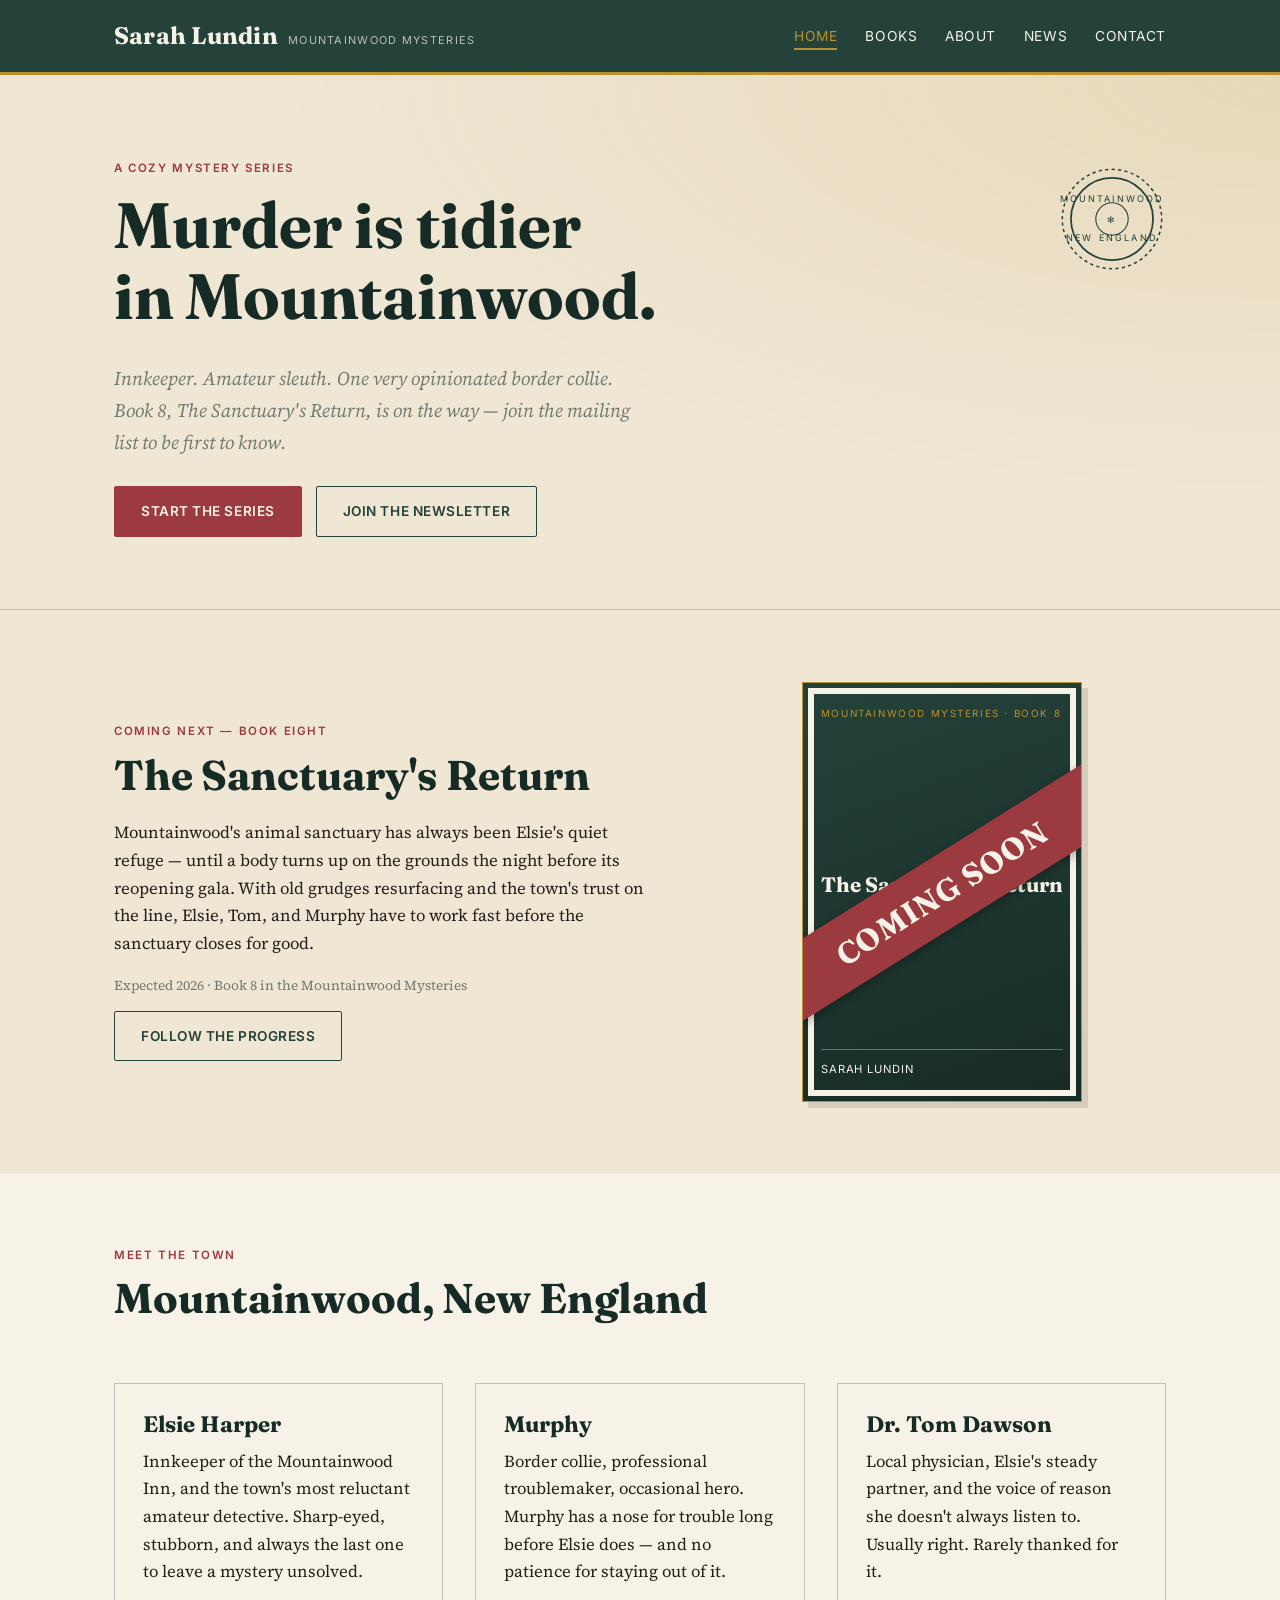
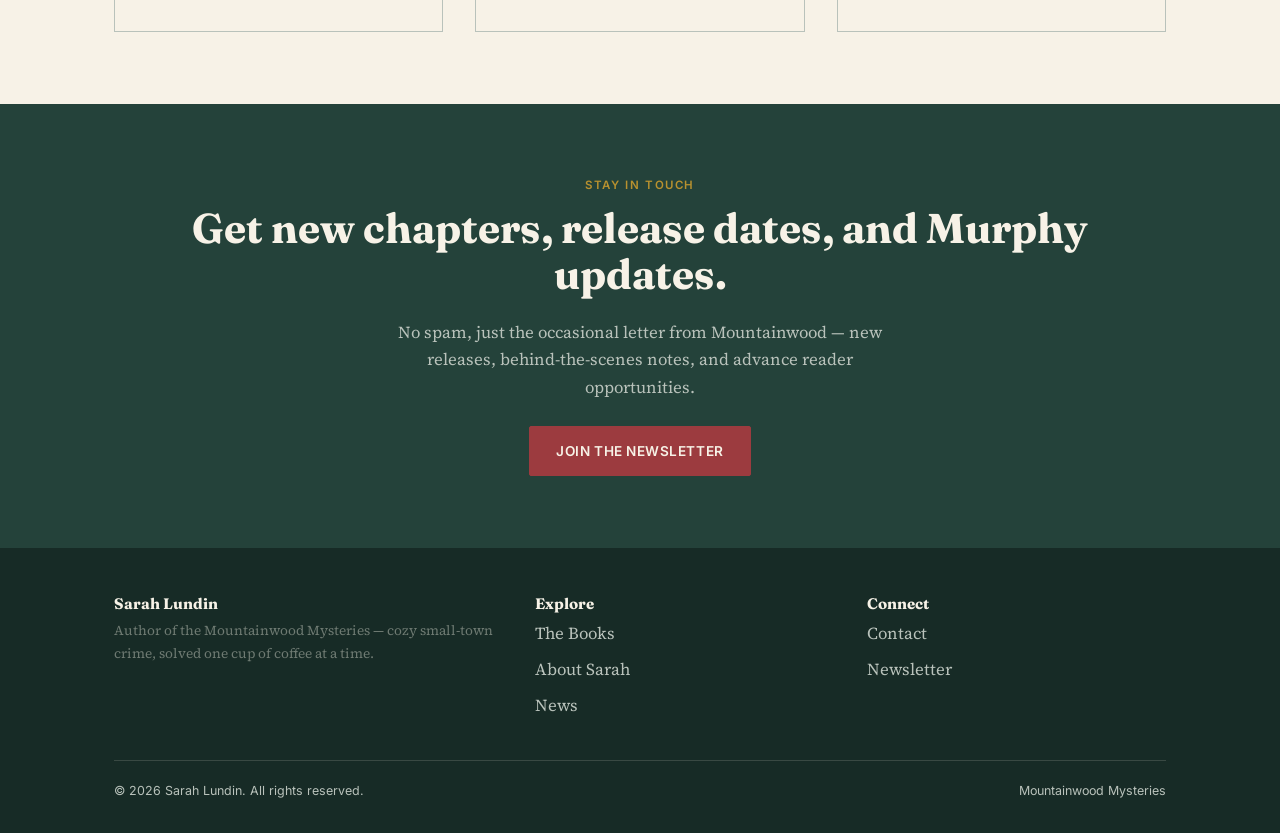
==== index.html @ 5e6ff169 "Add files via upload" ====
<!DOCTYPE html>
<html lang="en">
<head>
<meta charset="UTF-8">
<meta name="viewport" content="width=device-width, initial-scale=1.0">
<title>Sarah Lundin — Mountainwood Mysteries</title>
<meta name="description" content="Sarah Lundin writes the Mountainwood Mysteries, a cozy mystery series set in a small New England inn town, following innkeeper Elsie Harper, her border collie Murphy, and Dr. Tom Dawson.">
<link rel="stylesheet" href="styles.css">
</head>
<body>

<!-- ============ HEADER (same on every page — copy/paste to edit nav on all pages) ============ -->
<header class="site-header">
  <div class="container">
    <a href="index.html" class="brand">
      <span class="brand-name">Sarah Lundin</span>
      <span class="brand-tag">Mountainwood Mysteries</span>
    </a>
    <nav class="main-nav">
      <ul>
        <li><a href="index.html" class="active">Home</a></li>
        <li><a href="books.html">Books</a></li>
        <li><a href="about.html">About</a></li>
        <li><a href="news.html">News</a></li>
        <li><a href="contact.html">Contact</a></li>
      </ul>
    </nav>
  </div>
</header>

<!-- ============ HERO — EDIT the headline, lede, and buttons below ============ -->
<section class="hero">
  <div class="container">
    <div class="hero-copy">
      <p class="eyebrow">A Cozy Mystery Series</p>
      <h1>Murder is tidier<br>in Mountainwood.</h1>
      <p class="hero-lede">Innkeeper. Amateur sleuth. One very opinionated border collie. Book&nbsp;8, <em>The Sanctuary's Return</em>, is on the way — join the mailing list to be first to know.</p>
      <div class="btn-row">
        <a href="books.html" class="btn btn-solid">Start the Series</a>
        <a href="contact.html#newsletter" class="btn">Join the Newsletter</a>
      </div>
    </div>
    <svg class="postmark" viewBox="0 0 100 100" width="108" height="108" aria-hidden="true" style="color: var(--spruce, #24423A);">
      <circle class="ring" cx="50" cy="50" r="46" fill="none" stroke="currentColor" stroke-width="1.4" stroke-dasharray="3 3"></circle>
      <circle class="ring-solid" cx="50" cy="50" r="38" fill="none" stroke="currentColor" stroke-width="1.6"></circle>
      <text x="50" y="34" text-anchor="middle" fill="currentColor" style="font-family:'Inter',sans-serif; font-size:8.4px; letter-spacing:2px; text-transform:uppercase;">Mountainwood</text>
      <text x="50" y="70" text-anchor="middle" fill="currentColor" style="font-family:'Inter',sans-serif; font-size:8.4px; letter-spacing:2px; text-transform:uppercase;">New England</text>
      <path d="M35 50 a15 15 0 1 1 30 0 a15 15 0 1 1 -30 0" fill="none" stroke="currentColor" stroke-width="1"></path>
      <text x="50" y="54" text-anchor="middle" font-size="11" fill="currentColor">✻</text>
    </svg>
  </div>
</section>

<!-- ============ LATEST BOOK ============ -->
<section>
  <div class="container two-col">
    <div>
      <p class="eyebrow">Coming Next — Book Eight</p>
      <h2>The Sanctuary's Return</h2>
      <p>Mountainwood's animal sanctuary has always been Elsie's quiet refuge — until a body turns up on the grounds the night before its reopening gala. With old grudges resurfacing and the town's trust on the line, Elsie, Tom, and Murphy have to work fast before the sanctuary closes for good.</p>
      <p class="small">Expected 2026 · Book 8 in the Mountainwood Mysteries</p>
      <a href="news.html" class="btn">Follow the Progress</a>
    </div>
    <div class="cover" style="max-width: 280px; margin: 0 auto;">
      <div class="coming-soon-banner">Coming Soon</div>
      <span class="series-eyebrow">Mountainwood Mysteries · Book 8</span>
      <span class="cover-title">The Sanctuary's Return</span>
      <span class="cover-author">Sarah Lundin</span>
    </div>
  </div>
</section>

<!-- ============ MEET THE TOWN ============ -->
<section class="section-alt">
  <div class="container">
    <div class="section-head">
      <div>
        <p class="eyebrow">Meet the Town</p>
        <h2>Mountainwood, New England</h2>
      </div>
    </div>
    <div style="display:grid; grid-template-columns:repeat(auto-fit,minmax(240px,1fr)); gap:32px;">
      <div class="card">
        <h3>Elsie Harper</h3>
        <p>Innkeeper of the Mountainwood Inn, and the town's most reluctant amateur detective. Sharp-eyed, stubborn, and always the last one to leave a mystery unsolved.</p>
      </div>
      <div class="card">
        <h3>Murphy</h3>
        <p>Border collie, professional troublemaker, occasional hero. Murphy has a nose for trouble long before Elsie does — and no patience for staying out of it.</p>
      </div>
      <div class="card">
        <h3>Dr. Tom Dawson</h3>
        <p>Local physician, Elsie's steady partner, and the voice of reason she doesn't always listen to. Usually right. Rarely thanked for it.</p>
      </div>
    </div>
  </div>
</section>

<!-- ============ NEWSLETTER STRIP ============ -->
<section class="section-dark">
  <div class="container center">
    <p class="eyebrow">Stay in Touch</p>
    <h2>Get new chapters, release dates, and Murphy updates.</h2>
    <p style="max-width:520px; margin:0 auto 24px; color:var(--fog-light);">No spam, just the occasional letter from Mountainwood — new releases, behind-the-scenes notes, and advance reader opportunities.</p>
    <a href="contact.html#newsletter" class="btn btn-solid">Join the Newsletter</a>
  </div>
</section>

<!-- ============ FOOTER (same on every page) ============ -->
<footer class="site-footer">
  <div class="container">
    <div class="footer-grid">
      <div>
        <h4>Sarah Lundin</h4>
        <p class="small">Author of the Mountainwood Mysteries — cozy small-town crime, solved one cup of coffee at a time.</p>
      </div>
      <div>
        <h4>Explore</h4>
        <ul>
          <li><a href="books.html">The Books</a></li>
          <li><a href="about.html">About Sarah</a></li>
          <li><a href="news.html">News</a></li>
        </ul>
      </div>
      <div>
        <h4>Connect</h4>
        <ul>
          <li><a href="contact.html">Contact</a></li>
          <li><a href="contact.html#newsletter">Newsletter</a></li>
        </ul>
      </div>
    </div>
    <div class="footer-bottom">
      <span>&copy; 2026 Sarah Lundin. All rights reserved.</span>
      <span>Mountainwood Mysteries</span>
    </div>
  </div>
</footer>

</body>
</html>
---- styles.css ----
/* ===================================================================
   SARAH LUNDIN — MOUNTAINWOOD MYSTERIES
   Design tokens: deep spruce green, cranberry, antique gold, parchment.
   Signature element: the "postmark" badge, used throughout as a stamp
   of authenticity — a nod to cozy small-town mail and the inn itself.
   =================================================================== */

@import url('https://fonts.googleapis.com/css2?family=Fraunces:ital,opsz,wght@0,9..144,400;0,9..144,600;0,9..144,700;1,9..144,500&family=Source+Serif+4:ital,wght@0,400;0,600;1,400&family=Inter:wght@400;500;600&display=swap');

:root{
  --spruce: #24423A;
  --spruce-dark: #172B26;
  --cranberry: #9C3B3F;
  --cranberry-dark: #7C2E31;
  --gold: #B8912F;
  --paper: #EFE6D3;
  --paper-light: #F7F2E7;
  --ink: #22201A;
  --fog: #6E7A72;
  --fog-light: #B9C2BB;

  --display: 'Fraunces', serif;
  --body: 'Source Serif 4', serif;
  --utility: 'Inter', sans-serif;

  --max-w: 1100px;
}

*, *::before, *::after{ box-sizing: border-box; }

html{ scroll-behavior: smooth; }

body{
  margin: 0;
  background: var(--paper);
  color: var(--ink);
  font-family: var(--body);
  font-size: 1.05rem;
  line-height: 1.65;
}

img{ max-width: 100%; display: block; }

a{ color: inherit; }

h1, h2, h3, h4{
  font-family: var(--display);
  font-weight: 700;
  line-height: 1.1;
  margin: 0 0 0.5em;
  color: var(--spruce-dark);
}

h1{ font-size: clamp(2.4rem, 5vw, 4rem); }
h2{ font-size: clamp(1.8rem, 3.4vw, 2.6rem); }
h3{ font-size: 1.4rem; }

.eyebrow{
  font-family: var(--utility);
  font-weight: 600;
  font-size: 0.72rem;
  letter-spacing: 0.14em;
  text-transform: uppercase;
  color: var(--cranberry);
}

p{ margin: 0 0 1em; }

.container{
  max-width: var(--max-w);
  margin: 0 auto;
  padding: 0 24px;
}

/* -------------------- Header / nav -------------------- */

.site-header{
  background: var(--spruce);
  color: var(--paper-light);
  position: sticky;
  top: 0;
  z-index: 50;
  border-bottom: 3px solid var(--gold);
}

.site-header .container{
  display: flex;
  align-items: center;
  justify-content: space-between;
  padding-top: 16px;
  padding-bottom: 16px;
}

.brand{
  display: flex;
  align-items: baseline;
  gap: 10px;
  text-decoration: none;
  color: var(--paper-light);
}

.brand-name{
  font-family: var(--display);
  font-weight: 700;
  font-size: 1.5rem;
  letter-spacing: 0.01em;
}

.brand-tag{
  font-family: var(--utility);
  font-size: 0.68rem;
  letter-spacing: 0.12em;
  text-transform: uppercase;
  color: var(--fog-light);
}

nav.main-nav ul{
  list-style: none;
  display: flex;
  gap: 28px;
  margin: 0;
  padding: 0;
}

nav.main-nav a{
  text-decoration: none;
  font-family: var(--utility);
  font-size: 0.86rem;
  letter-spacing: 0.04em;
  text-transform: uppercase;
  color: var(--paper-light);
  padding-bottom: 4px;
  border-bottom: 2px solid transparent;
  transition: border-color 0.2s ease, color 0.2s ease;
}

nav.main-nav a:hover,
nav.main-nav a.active{
  border-color: var(--gold);
  color: var(--gold);
}

.nav-toggle{ display: none; }

@media (max-width: 720px){
  .site-header .container{ flex-wrap: wrap; row-gap: 12px; }
  nav.main-nav ul{ gap: 18px; flex-wrap: wrap; }
}

/* -------------------- Postmark badge (signature element) -------------------- */

.postmark{
  width: 108px;
  height: 108px;
  flex-shrink: 0;
}

.postmark .ring{
  fill: none;
  stroke: currentColor;
  stroke-width: 1.4;
  stroke-dasharray: 3 3;
}

.postmark .ring-solid{
  fill: none;
  stroke: currentColor;
  stroke-width: 1.6;
}

.postmark text{
  font-family: var(--utility);
  font-size: 8.4px;
  letter-spacing: 2px;
  text-transform: uppercase;
  fill: currentColor;
}

.postmark .cancel line{
  stroke: currentColor;
  stroke-width: 1;
  opacity: 0.55;
}

/* -------------------- Hero -------------------- */

.hero{
  background:
    radial-gradient(ellipse at top right, rgba(184,145,47,0.15), transparent 55%),
    var(--paper);
  padding: 84px 0 72px;
  border-bottom: 1px solid var(--fog-light);
}

.hero .container{
  display: grid;
  grid-template-columns: 1fr auto;
  gap: 40px;
  align-items: start;
}

.hero-copy{ max-width: 620px; }

.hero-copy h1{ margin-top: 0.2em; }

.hero-lede{
  font-size: 1.2rem;
  color: var(--fog);
  font-style: italic;
  max-width: 520px;
}

.hero .postmark{ color: var(--spruce); margin-top: 6px; }

.btn{
  display: inline-block;
  font-family: var(--utility);
  font-weight: 600;
  font-size: 0.85rem;
  letter-spacing: 0.04em;
  text-transform: uppercase;
  text-decoration: none;
  padding: 13px 26px;
  border-radius: 2px;
  border: 1.5px solid var(--spruce);
  color: var(--spruce);
  transition: background 0.2s ease, color 0.2s ease;
}

.btn:hover{ background: var(--spruce); color: var(--paper-light); }

.btn-solid{
  background: var(--cranberry);
  border-color: var(--cranberry);
  color: var(--paper-light);
}

.btn-solid:hover{ background: var(--cranberry-dark); border-color: var(--cranberry-dark); }

.btn-row{ display: flex; gap: 14px; flex-wrap: wrap; margin-top: 28px; }

/* -------------------- Sections -------------------- */

section{ padding: 72px 0; }

.section-alt{ background: var(--paper-light); }

.section-dark{ background: var(--spruce); color: var(--paper-light); }
.section-dark h2{ color: var(--paper-light); }
.section-dark .eyebrow{ color: var(--gold); }

.section-head{
  display: flex;
  align-items: flex-end;
  justify-content: space-between;
  gap: 24px;
  margin-bottom: 40px;
  flex-wrap: wrap;
}

/* -------------------- Book cover cards (CSS-drawn, no images needed) -------------------- */

.book-grid{
  display: grid;
  grid-template-columns: repeat(auto-fill, minmax(220px, 1fr));
  gap: 32px;
}

.book-card{ display: flex; flex-direction: column; gap: 14px; }

.cover{
  aspect-ratio: 2 / 3;
  background: linear-gradient(160deg, var(--spruce) 0%, var(--spruce-dark) 100%);
  border: 1px solid var(--gold);
  outline: 6px solid var(--paper-light);
  outline-offset: -12px;
  color: var(--paper-light);
  display: flex;
  flex-direction: column;
  justify-content: space-between;
  padding: 22px 18px;
  position: relative;
  overflow: hidden;
  box-shadow: 6px 6px 0 rgba(34,32,26,0.12);
}

.coming-soon-banner{
  position: absolute;
  top: 42%;
  left: -25%;
  width: 150%;
  transform: rotate(-32deg);
  transform-origin: center;
  text-align: center;
  font-family: var(--display);
  font-weight: 700;
  font-size: clamp(1.3rem, 6vw, 1.9rem);
  letter-spacing: 0.04em;
  text-transform: uppercase;
  color: var(--paper-light);
  background: var(--cranberry);
  padding: 10px 0;
  box-shadow: 0 3px 10px rgba(0,0,0,0.3);
  pointer-events: none;
}

.cover .series-eyebrow{
  font-family: var(--utility);
  font-size: 0.62rem;
  letter-spacing: 0.16em;
  text-transform: uppercase;
  color: var(--gold);
}

.cover .cover-title{
  font-family: var(--display);
  font-weight: 700;
  font-size: 1.3rem;
  line-height: 1.15;
}

.cover .cover-author{
  font-family: var(--utility);
  font-size: 0.7rem;
  letter-spacing: 0.08em;
  text-transform: uppercase;
  border-top: 1px solid rgba(247,242,231,0.35);
  padding-top: 10px;
}

.cover.tone-2{ background: linear-gradient(160deg, var(--cranberry) 0%, var(--cranberry-dark) 100%); border-color: var(--paper-light); }
.cover.tone-3{ background: linear-gradient(160deg, #4A5A2E 0%, #313F1D 100%); border-color: var(--gold); }
.cover.tone-4{ background: linear-gradient(160deg, #3A4A57 0%, #232E37 100%); border-color: var(--gold); }

.book-meta{ font-family: var(--utility); font-size: 0.75rem; letter-spacing: 0.04em; color: var(--fog); text-transform: uppercase; }
.book-blurb{ font-size: 0.96rem; color: var(--ink); }

/* -------------------- Cards / lists -------------------- */

.card{
  background: var(--paper-light);
  border: 1px solid var(--fog-light);
  padding: 28px;
}

.two-col{ display: grid; grid-template-columns: 1.1fr 0.9fr; gap: 56px; align-items: center; }

@media (max-width: 800px){
  .two-col{ grid-template-columns: 1fr; }
  .hero .container{ grid-template-columns: 1fr; }
}

.pawline{
  display: flex;
  align-items: center;
  gap: 10px;
  font-family: var(--utility);
  font-size: 0.78rem;
  letter-spacing: 0.06em;
  text-transform: uppercase;
  color: var(--fog);
  margin-bottom: 10px;
}

.paw{ width: 16px; height: 16px; flex-shrink: 0; color: var(--cranberry); }

/* -------------------- News / blog cards -------------------- */

.post-list{ display: flex; flex-direction: column; gap: 0; }

.post-item{
  display: grid;
  grid-template-columns: 140px 1fr;
  gap: 28px;
  padding: 28px 0;
  border-bottom: 1px solid var(--fog-light);
}

.post-date{ font-family: var(--utility); font-size: 0.78rem; letter-spacing: 0.05em; text-transform: uppercase; color: var(--cranberry); }

@media (max-width: 600px){
  .post-item{ grid-template-columns: 1fr; }
}

/* -------------------- Forms -------------------- */

.form-field{ margin-bottom: 18px; display: flex; flex-direction: column; gap: 6px; }

.form-field label{
  font-family: var(--utility);
  font-size: 0.76rem;
  letter-spacing: 0.05em;
  text-transform: uppercase;
  color: var(--spruce-dark);
}

.form-field input,
.form-field textarea{
  font-family: var(--body);
  font-size: 1rem;
  padding: 12px 14px;
  border: 1.5px solid var(--fog-light);
  background: var(--paper-light);
  color: var(--ink);
  border-radius: 2px;
}

.form-field input:focus,
.form-field textarea:focus{
  outline: 2px solid var(--gold);
  outline-offset: 1px;
  border-color: var(--gold);
}

.form-note{ font-size: 0.85rem; color: var(--fog); }

/* -------------------- Footer -------------------- */

.site-footer{
  background: var(--spruce-dark);
  color: var(--fog-light);
  padding: 48px 0 32px;
}

.footer-grid{
  display: grid;
  grid-template-columns: 1.3fr 1fr 1fr;
  gap: 32px;
  margin-bottom: 32px;
}

.footer-grid h4{ color: var(--paper-light); font-size: 0.95rem; }

.footer-grid ul{ list-style: none; margin: 0; padding: 0; }
.footer-grid li{ margin-bottom: 8px; }
.footer-grid a{ text-decoration: none; color: var(--fog-light); }
.footer-grid a:hover{ color: var(--gold); }

.footer-bottom{
  border-top: 1px solid rgba(247,242,231,0.15);
  padding-top: 20px;
  font-family: var(--utility);
  font-size: 0.78rem;
  color: var(--fog-light);
  display: flex;
  justify-content: space-between;
  flex-wrap: wrap;
  gap: 10px;
}

@media (max-width: 700px){
  .footer-grid{ grid-template-columns: 1fr; }
}

/* -------------------- Utility -------------------- */

.center{ text-align: center; }
.mt-0{ margin-top: 0; }
.small{ font-size: 0.85rem; color: var(--fog); }

@media (prefers-reduced-motion: reduce){
  html{ scroll-behavior: auto; }
  *{ transition: none !important; }
}
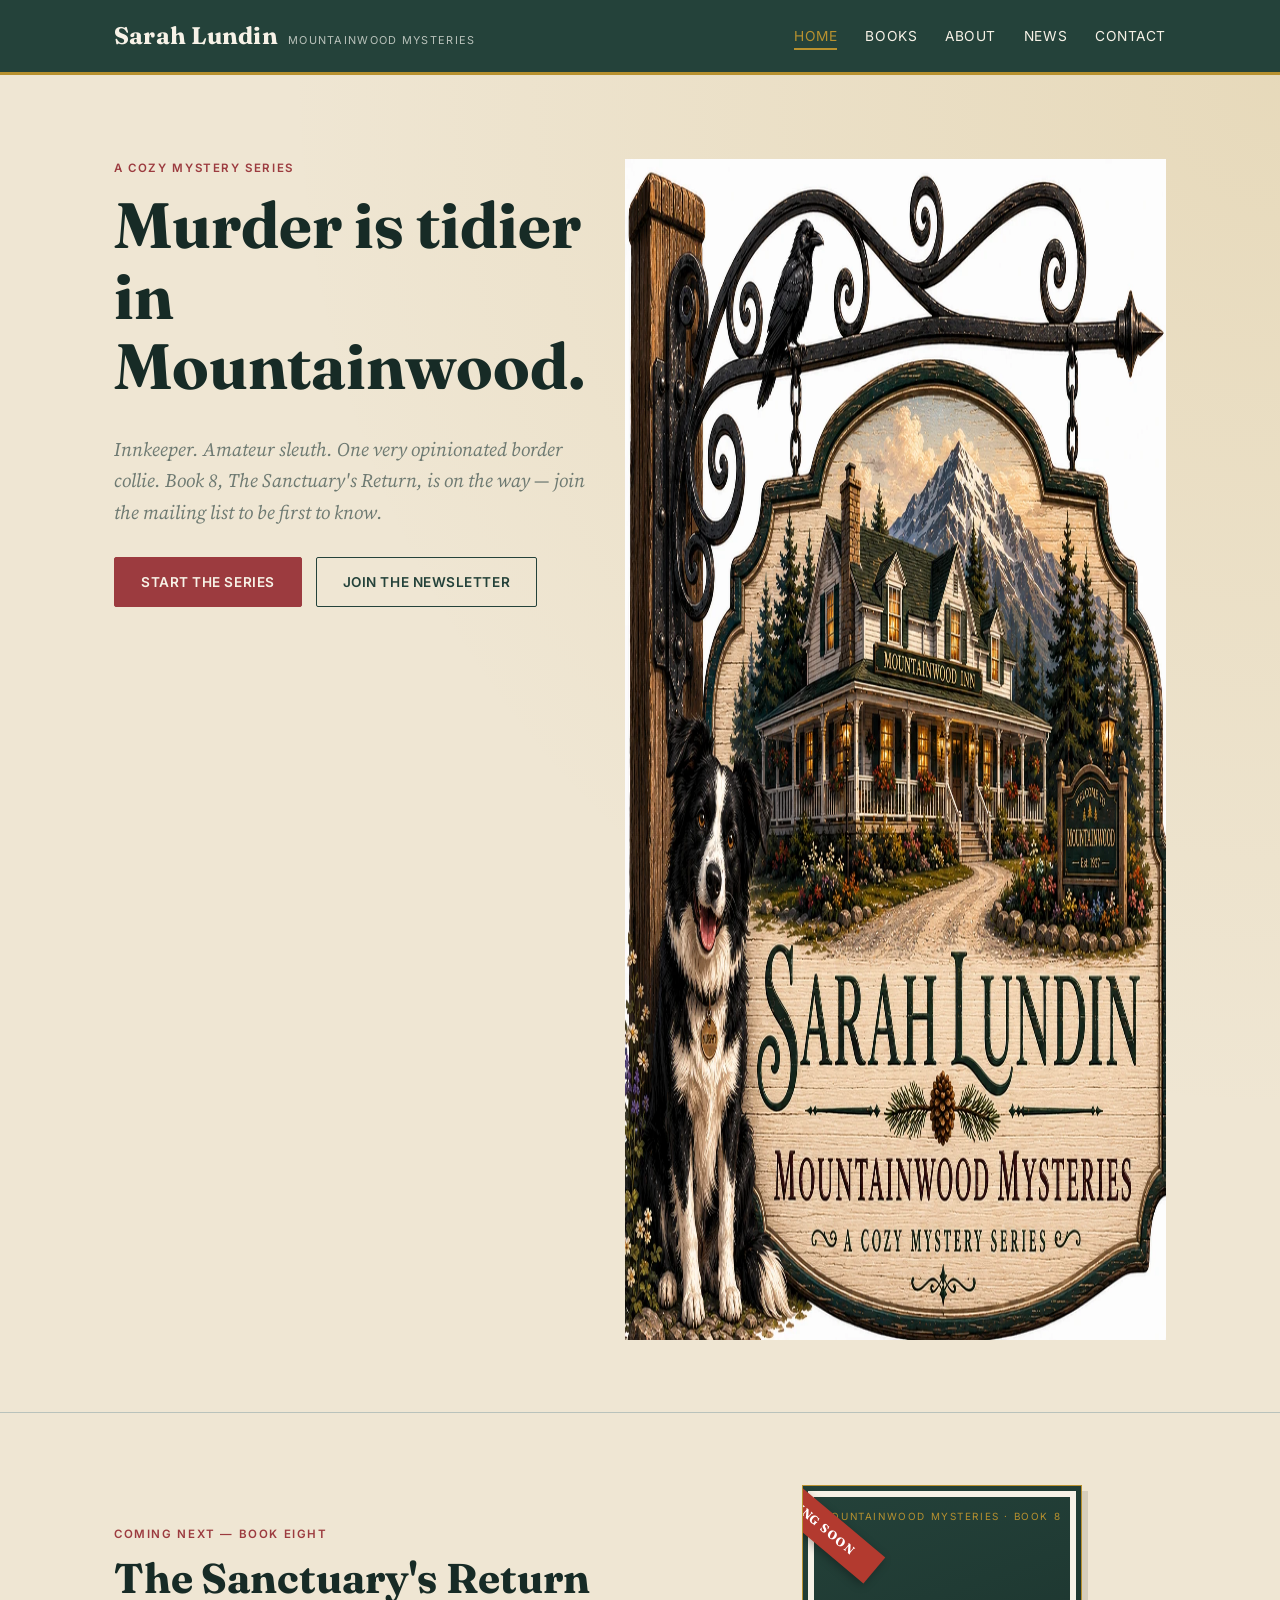
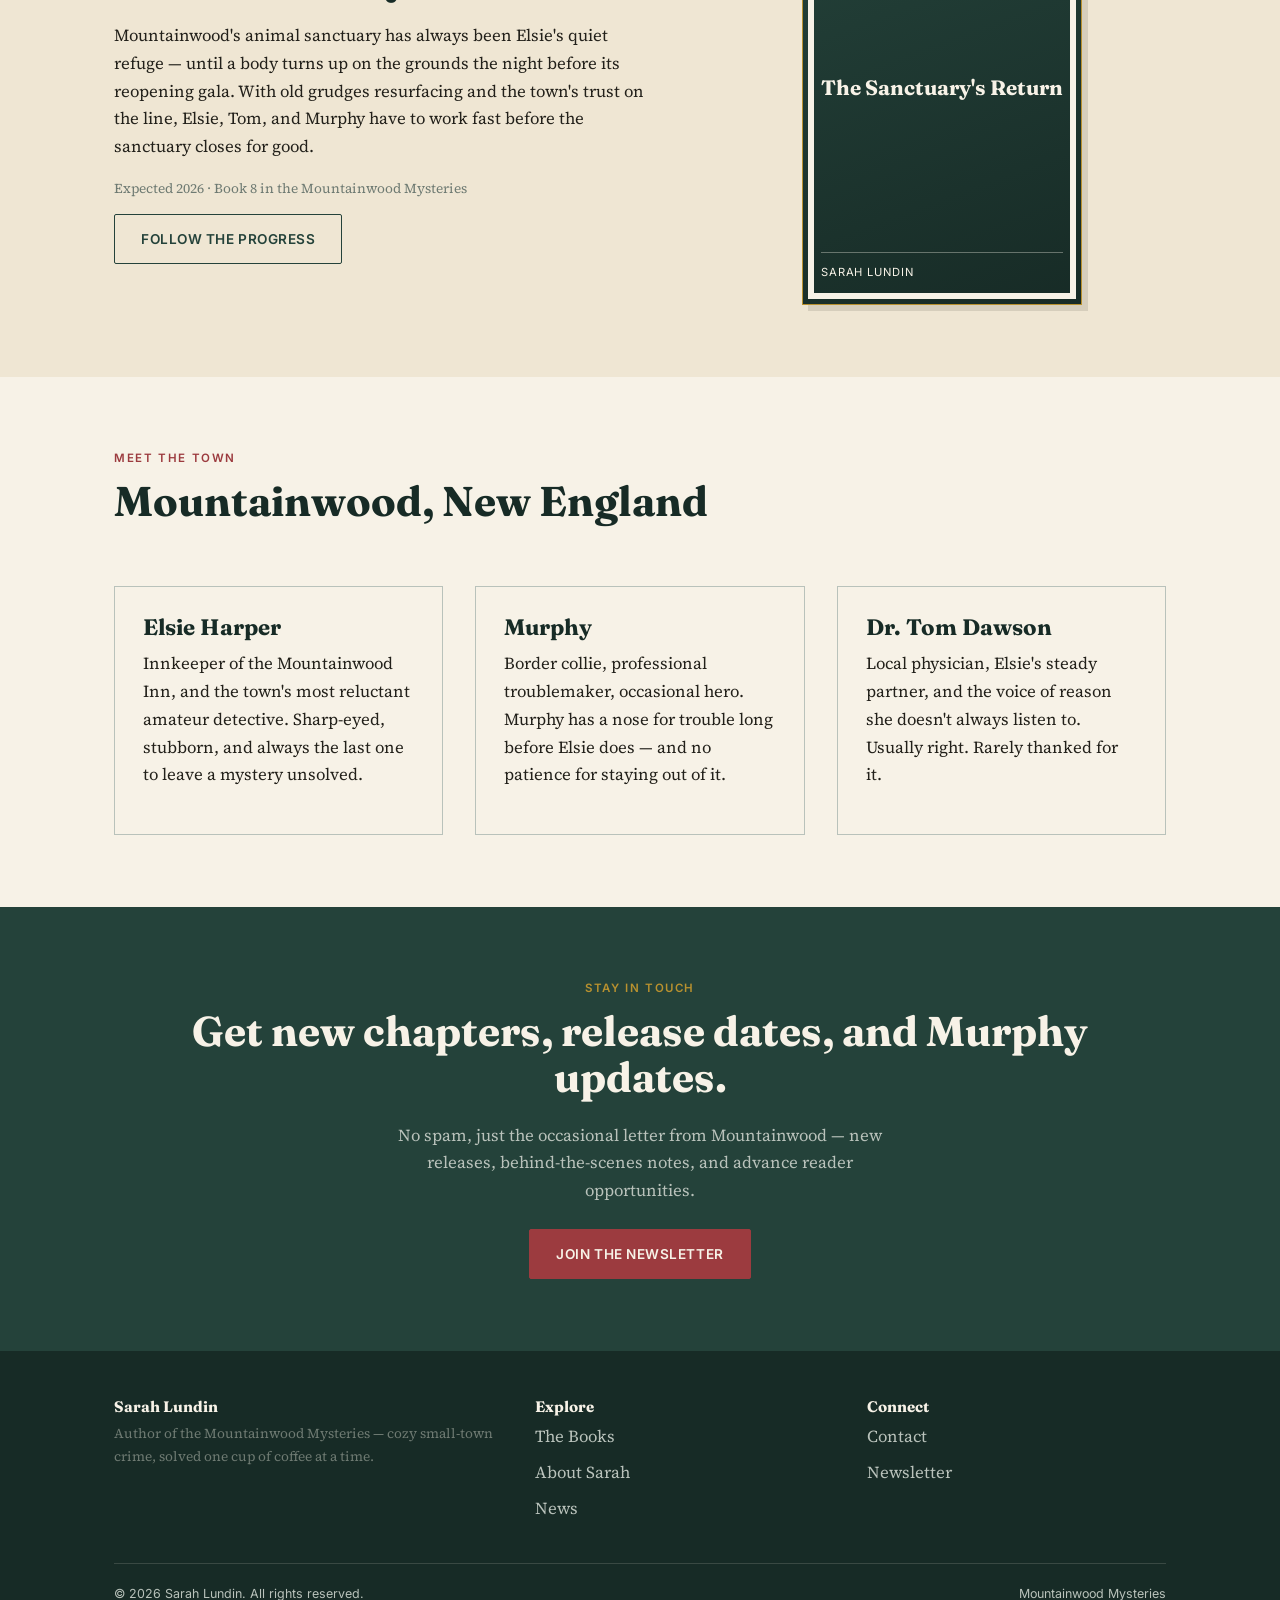
==== commit 4f58197f: "Refactor hero section for improved readability" ====
--- a/index.html
+++ b/index.html
@@ -28,26 +28,40 @@
   </div>
 </header>
 
-<!-- ============ HERO — EDIT the headline, lede, and buttons below ============ -->
 <section class="hero">
-  <div class="container">
+  <div class="container logo-hero">
+
     <div class="hero-copy">
       <p class="eyebrow">A Cozy Mystery Series</p>
+
       <h1>Murder is tidier<br>in Mountainwood.</h1>
-      <p class="hero-lede">Innkeeper. Amateur sleuth. One very opinionated border collie. Book&nbsp;8, <em>The Sanctuary's Return</em>, is on the way — join the mailing list to be first to know.</p>
+
+      <p class="hero-lede">
+        Innkeeper. Amateur sleuth. One very opinionated border collie.
+        Book&nbsp;8, <em>The Sanctuary's Return</em>, is on the way —
+        join the mailing list to be first to know.
+      </p>
+
       <div class="btn-row">
-        <a href="books.html" class="btn btn-solid">Start the Series</a>
-        <a href="contact.html#newsletter" class="btn">Join the Newsletter</a>
+        <a href="books.html" class="btn btn-solid">
+          Start the Series
+        </a>
+
+        <a href="contact.html#newsletter" class="btn">
+          Join the Newsletter
+        </a>
       </div>
     </div>
-    <svg class="postmark" viewBox="0 0 100 100" width="108" height="108" aria-hidden="true" style="color: var(--spruce, #24423A);">
-      <circle class="ring" cx="50" cy="50" r="46" fill="none" stroke="currentColor" stroke-width="1.4" stroke-dasharray="3 3"></circle>
-      <circle class="ring-solid" cx="50" cy="50" r="38" fill="none" stroke="currentColor" stroke-width="1.6"></circle>
-      <text x="50" y="34" text-anchor="middle" fill="currentColor" style="font-family:'Inter',sans-serif; font-size:8.4px; letter-spacing:2px; text-transform:uppercase;">Mountainwood</text>
-      <text x="50" y="70" text-anchor="middle" fill="currentColor" style="font-family:'Inter',sans-serif; font-size:8.4px; letter-spacing:2px; text-transform:uppercase;">New England</text>
-      <path d="M35 50 a15 15 0 1 1 30 0 a15 15 0 1 1 -30 0" fill="none" stroke="currentColor" stroke-width="1"></path>
-      <text x="50" y="54" text-anchor="middle" font-size="11" fill="currentColor">✻</text>
-    </svg>
+
+    <div class="hero-logo">
+      <img
+        src="images/sarah-lundin-logo.webp"
+        alt="Sarah Lundin Mountainwood Mysteries logo featuring Mountainwood Inn and Murphy the border collie"
+        width="1400"
+        height="1181"
+      >
+    </div>
+
   </div>
 </section>
 
--- a/styles.css
+++ b/styles.css
@@ -38,7 +38,15 @@
   font-size: 1.05rem;
   line-height: 1.65;
 }
-
+.author-photo {
+    width: 100%;
+    max-width: 380px;
+    height: auto;
+    border-radius: 10px;
+    display: block;
+    margin: 0 auto 16px;
+    box-shadow: 0 10px 25px rgba(0,0,0,.18);
+}
 img{ max-width: 100%; display: block; }
 
 a{ color: inherit; }
@@ -55,7 +63,26 @@
 h2{ font-size: clamp(1.8rem, 3.4vw, 2.6rem); }
 h3{ font-size: 1.4rem; }
 
-.eyebrow{
+
+
+/* -----
+
+----- Gallery ---------- */
+
+.gallery {
+    display: grid;
+    grid-template-columns: repeat(auto-fit, minmax(250px, 1fr));
+    gap: 20px;
+    margin: 2rem 0;
+}
+
+.gallery img {
+    width: 100%;
+    height: auto;
+    display: block;
+    border-radius: 10px;
+    box-shadow: 0 3px 8px rgba(0,0,0,.2);
+}.eyebrow{
   font-family: var(--utility);
   font-weight: 600;
   font-size: 0.72rem;
@@ -415,6 +442,438 @@
 .form-note{ font-size: 0.85rem; color: var(--fog); }
 
 /* -------------------- Footer -------------------- */
+/* Add these rules near the end of styles.css */
+
+.book-card {
+  display: flex;
+  flex-direction: column;
+}
+
+.book-cover,
+.coming-soon-cover {
+  width: 100%;
+  aspect-ratio: 2 / 3;
+  display: block;
+  object-fit: cover;
+  border-radius: 8px;
+  box-shadow: 0 12px 28px rgba(0, 0, 0, 0.18);
+  transition: transform 0.2s ease, box-shadow 0.2s ease;
+}
+
+.book-card:hover .book-cover,
+.book-card:hover .coming-soon-cover {
+  transform: translateY(-4px);
+  box-shadow: 0 16px 34px rgba(0, 0, 0, 0.24);
+}
+
+.book-title {
+  margin: 0.25rem 0 0.5rem;
+  font-size: 1.25rem;
+  line-height: 1.2;
+}
+
+.coming-soon-cover {
+  position: relative;
+  overflow: hidden;
+  padding: 2rem 1.25rem;
+  box-sizing: border-box;
+  background:
+    linear-gradient(rgba(13, 36, 48, 0.2), rgba(13, 36, 48, 0.72)),
+    linear-gradient(145deg, #446b73, #122b39);
+  color: #fff;
+  text-align: center;
+  justify-content: center;
+  align-items: center;
+  flex-direction: column;
+  gap: 1rem;
+}
+
+.coming-soon-cover .series-eyebrow,
+.coming-soon-cover .cover-title,
+.coming-soon-cover .cover-author {
+  display: block;
+}
+
+.coming-soon-cover .cover-title {
+  font-family: Georgia, serif;
+  font-size: clamp(1.7rem, 3vw, 2.5rem);
+  line-height: 1.05;
+}
+
+.coming-soon-banner {
+  position: absolute;
+  top: 1rem;
+  right: -2.6rem;
+  width: 10rem;
+  padding: 0.45rem 0;
+  background: #b33a2f;
+  color: #fff;
+  font-size: 0.75rem;
+  font-weight: 700;
+  letter-spacing: 0.08em;
+  text-transform: uppercase;
+  transform: rotate(40deg);
+}
+/* Add these rules near the end of styles.css */
+
+.book-card {
+  display: flex;
+  flex-direction: column;
+}
+
+.book-cover,
+.coming-soon-cover {
+  width: 100%;
+  aspect-ratio: 2 / 3;
+  display: block;
+  object-fit: cover;
+  border-radius: 8px;
+  box-shadow: 0 12px 28px rgba(0, 0, 0, 0.18);
+  transition: transform 0.2s ease, box-shadow 0.2s ease;
+}
+
+.book-card:hover .book-cover,
+.book-card:hover .coming-soon-cover {
+  transform: translateY(-4px);
+  box-shadow: 0 16px 34px rgba(0, 0, 0, 0.24);
+}
+
+.book-title {
+  margin: 0.25rem 0 0.5rem;
+  font-size: 1.25rem;
+  line-height: 1.2;
+}
+
+.coming-soon-cover {
+  position: relative;
+  overflow: hidden;
+  padding: 2rem 1.25rem;
+  box-sizing: border-box;
+  background:
+    linear-gradient(rgba(13, 36, 48, 0.2), rgba(13, 36, 48, 0.72)),
+    linear-gradient(145deg, #446b73, #122b39);
+  color: #fff;
+  text-align: center;
+  justify-content: center;
+  align-items: center;
+  flex-direction: column;
+  gap: 1rem;
+}
+
+.coming-soon-cover .series-eyebrow,
+.coming-soon-cover .cover-title,
+.coming-soon-cover .cover-author {
+  display: block;
+}
+
+.coming-soon-cover .cover-title {
+  font-family: Georgia, serif;
+  font-size: clamp(1.7rem, 3vw, 2.5rem);
+  line-height: 1.05;
+}
+
+.coming-soon-banner {
+  position: absolute;
+  top: 1rem;
+  right: -2.6rem;
+  width: 10rem;
+  padding: 0.45rem 0;
+  background: #b33a2f;
+  color: #fff;
+  font-size: 0.75rem;
+  font-weight: 700;
+  letter-spacing: 0.08em;
+  text-transform: uppercase;
+  transform: rotate(40deg);
+}
+/* Add these rules near the end of styles.css */
+
+.book-card {
+  display: flex;
+  flex-direction: column;
+}
+
+.book-cover,
+.coming-soon-cover {
+  width: 100%;
+  aspect-ratio: 2 / 3;
+  display: block;
+  object-fit: cover;
+  border-radius: 8px;
+  box-shadow: 0 12px 28px rgba(0, 0, 0, 0.18);
+  transition: transform 0.2s ease, box-shadow 0.2s ease;
+}
+
+.book-card:hover .book-cover,
+.book-card:hover .coming-soon-cover {
+  transform: translateY(-4px);
+  box-shadow: 0 16px 34px rgba(0, 0, 0, 0.24);
+}
+
+.book-title {
+  margin: 0.25rem 0 0.5rem;
+  font-size: 1.25rem;
+  line-height: 1.2;
+}
+
+.coming-soon-cover {
+  position: relative;
+  overflow: hidden;
+  padding: 2rem 1.25rem;
+  box-sizing: border-box;
+  background:
+    linear-gradient(rgba(13, 36, 48, 0.2), rgba(13, 36, 48, 0.72)),
+    linear-gradient(145deg, #446b73, #122b39);
+  color: #fff;
+  text-align: center;
+  justify-content: center;
+  align-items: center;
+  flex-direction: column;
+  gap: 1rem;
+}
+
+.coming-soon-cover .series-eyebrow,
+.coming-soon-cover .cover-title,
+.coming-soon-cover .cover-author {
+  display: block;
+}
+
+.coming-soon-cover .cover-title {
+  font-family: Georgia, serif;
+  font-size: clamp(1.7rem, 3vw, 2.5rem);
+  line-height: 1.05;
+}
+
+.coming-soon-banner {
+  position: absolute;
+  top: 1rem;
+  right: -2.6rem;
+  width: 10rem;
+  padding: 0.45rem 0;
+  background: #b33a2f;
+  color: #fff;
+  font-size: 0.75rem;
+  font-weight: 700;
+  letter-spacing: 0.08em;
+  text-transform: uppercase;
+  transform: rotate(40deg);
+}
+/* Add these rules near the end of styles.css */
+
+.book-card {
+  display: flex;
+  flex-direction: column;
+}
+
+.book-cover,
+.coming-soon-cover {
+  width: 100%;
+  aspect-ratio: 2 / 3;
+  display: block;
+  object-fit: cover;
+  border-radius: 8px;
+  box-shadow: 0 12px 28px rgba(0, 0, 0, 0.18);
+  transition: transform 0.2s ease, box-shadow 0.2s ease;
+}
+
+.book-card:hover .book-cover,
+.book-card:hover .coming-soon-cover {
+  transform: translateY(-4px);
+  box-shadow: 0 16px 34px rgba(0, 0, 0, 0.24);
+}
+
+.book-title {
+  margin: 0.25rem 0 0.5rem;
+  font-size: 1.25rem;
+  line-height: 1.2;
+}
+
+.coming-soon-cover {
+  position: relative;
+  overflow: hidden;
+  padding: 2rem 1.25rem;
+  box-sizing: border-box;
+  background:
+    linear-gradient(rgba(13, 36, 48, 0.2), rgba(13, 36, 48, 0.72)),
+    linear-gradient(145deg, #446b73, #122b39);
+  color: #fff;
+  text-align: center;
+  justify-content: center;
+  align-items: center;
+  flex-direction: column;
+  gap: 1rem;
+}
+
+.coming-soon-cover .series-eyebrow,
+.coming-soon-cover .cover-title,
+.coming-soon-cover .cover-author {
+  display: block;
+}
+
+.coming-soon-cover .cover-title {
+  font-family: Georgia, serif;
+  font-size: clamp(1.7rem, 3vw, 2.5rem);
+  line-height: 1.05;
+}
+
+.coming-soon-banner {
+  position: absolute;
+  top: 1rem;
+  right: -2.6rem;
+  width: 10rem;
+  padding: 0.45rem 0;
+  background: #b33a2f;
+  color: #fff;
+  font-size: 0.75rem;
+  font-weight: 700;
+  letter-spacing: 0.08em;
+  text-transform: uppercase;
+  transform: rotate(40deg);
+}
+/* Add these rules near the end of styles.css */
+
+.book-card {
+  display: flex;
+  flex-direction: column;
+}
+
+.book-cover,
+.coming-soon-cover {
+  width: 100%;
+  aspect-ratio: 2 / 3;
+  display: block;
+  object-fit: cover;
+  border-radius: 8px;
+  box-shadow: 0 12px 28px rgba(0, 0, 0, 0.18);
+  transition: transform 0.2s ease, box-shadow 0.2s ease;
+}
+
+.book-card:hover .book-cover,
+.book-card:hover .coming-soon-cover {
+  transform: translateY(-4px);
+  box-shadow: 0 16px 34px rgba(0, 0, 0, 0.24);
+}
+
+.book-title {
+  margin: 0.25rem 0 0.5rem;
+  font-size: 1.25rem;
+  line-height: 1.2;
+}
+
+.coming-soon-cover {
+  position: relative;
+  overflow: hidden;
+  padding: 2rem 1.25rem;
+  box-sizing: border-box;
+  background:
+    linear-gradient(rgba(13, 36, 48, 0.2), rgba(13, 36, 48, 0.72)),
+    linear-gradient(145deg, #446b73, #122b39);
+  color: #fff;
+  text-align: center;
+  justify-content: center;
+  align-items: center;
+  flex-direction: column;
+  gap: 1rem;
+}
+
+.coming-soon-cover .series-eyebrow,
+.coming-soon-cover .cover-title,
+.coming-soon-cover .cover-author {
+  display: block;
+}
+
+.coming-soon-cover .cover-title {
+  font-family: Georgia, serif;
+  font-size: clamp(1.7rem, 3vw, 2.5rem);
+  line-height: 1.05;
+}
+
+.coming-soon-banner {
+  position: absolute;
+  top: 1rem;
+  right: -2.6rem;
+  width: 10rem;
+  padding: 0.45rem 0;
+  background: #b33a2f;
+  color: #fff;
+  font-size: 0.75rem;
+  font-weight: 700;
+  letter-spacing: 0.08em;
+  text-transform: uppercase;
+  transform: rotate(40deg);
+}
+/* Add these rules near the end of styles.css */
+
+.book-card {
+  display: flex;
+  flex-direction: column;
+}
+
+.book-cover,
+.coming-soon-cover {
+  width: 100%;
+  aspect-ratio: 2 / 3;
+  display: block;
+  object-fit: cover;
+  border-radius: 8px;
+  box-shadow: 0 12px 28px rgba(0, 0, 0, 0.18);
+  transition: transform 0.2s ease, box-shadow 0.2s ease;
+}
+
+.book-card:hover .book-cover,
+.book-card:hover .coming-soon-cover {
+  transform: translateY(-4px);
+  box-shadow: 0 16px 34px rgba(0, 0, 0, 0.24);
+}
+
+.book-title {
+  margin: 0.25rem 0 0.5rem;
+  font-size: 1.25rem;
+  line-height: 1.2;
+}
+
+.coming-soon-cover {
+  position: relative;
+  overflow: hidden;
+  padding: 2rem 1.25rem;
+  box-sizing: border-box;
+  background:
+    linear-gradient(rgba(13, 36, 48, 0.2), rgba(13, 36, 48, 0.72)),
+    linear-gradient(145deg, #446b73, #122b39);
+  color: #fff;
+  text-align: center;
+  justify-content: center;
+  align-items: center;
+  flex-direction: column;
+  gap: 1rem;
+}
+
+.coming-soon-cover .series-eyebrow,
+.coming-soon-cover .cover-title,
+.coming-soon-cover .cover-author {
+  display: block;
+}
+
+.coming-soon-cover .cover-title {
+  font-family: Georgia, serif;
+  font-size: clamp(1.7rem, 3vw, 2.5rem);
+  line-height: 1.05;
+}
+
+.coming-soon-banner {
+  position: absolute;
+  top: 1rem;
+  right: -2.6rem;
+  width: 10rem;
+  padding: 0.45rem 0;
+  background: #b33a2f;
+  color: #fff;
+  font-size: 0.75rem;
+  font-weight: 700;
+  letter-spacing: 0.08em;
+  text-transform: uppercase;
+  transform: rotate(40deg);
+}
 
 .site-footer{
   background: var(--spruce-dark);
@@ -462,3 +921,23 @@
   html{ scroll-behavior: auto; }
   *{ transition: none !important; }
 }
+/* Make book-cover Amazon links clickable */
+.book-card > a {
+  display: block;
+  position: relative;
+  z-index: 10;
+  pointer-events: auto;
+}
+
+.book-card > a .book-cover {
+  display: block;
+  width: 100%;
+  cursor: pointer;
+  pointer-events: auto;
+}
+
+/* Prevent decorative card layers from blocking clicks */
+.book-card::before,
+.book-card::after {
+  pointer-events: none;
+}
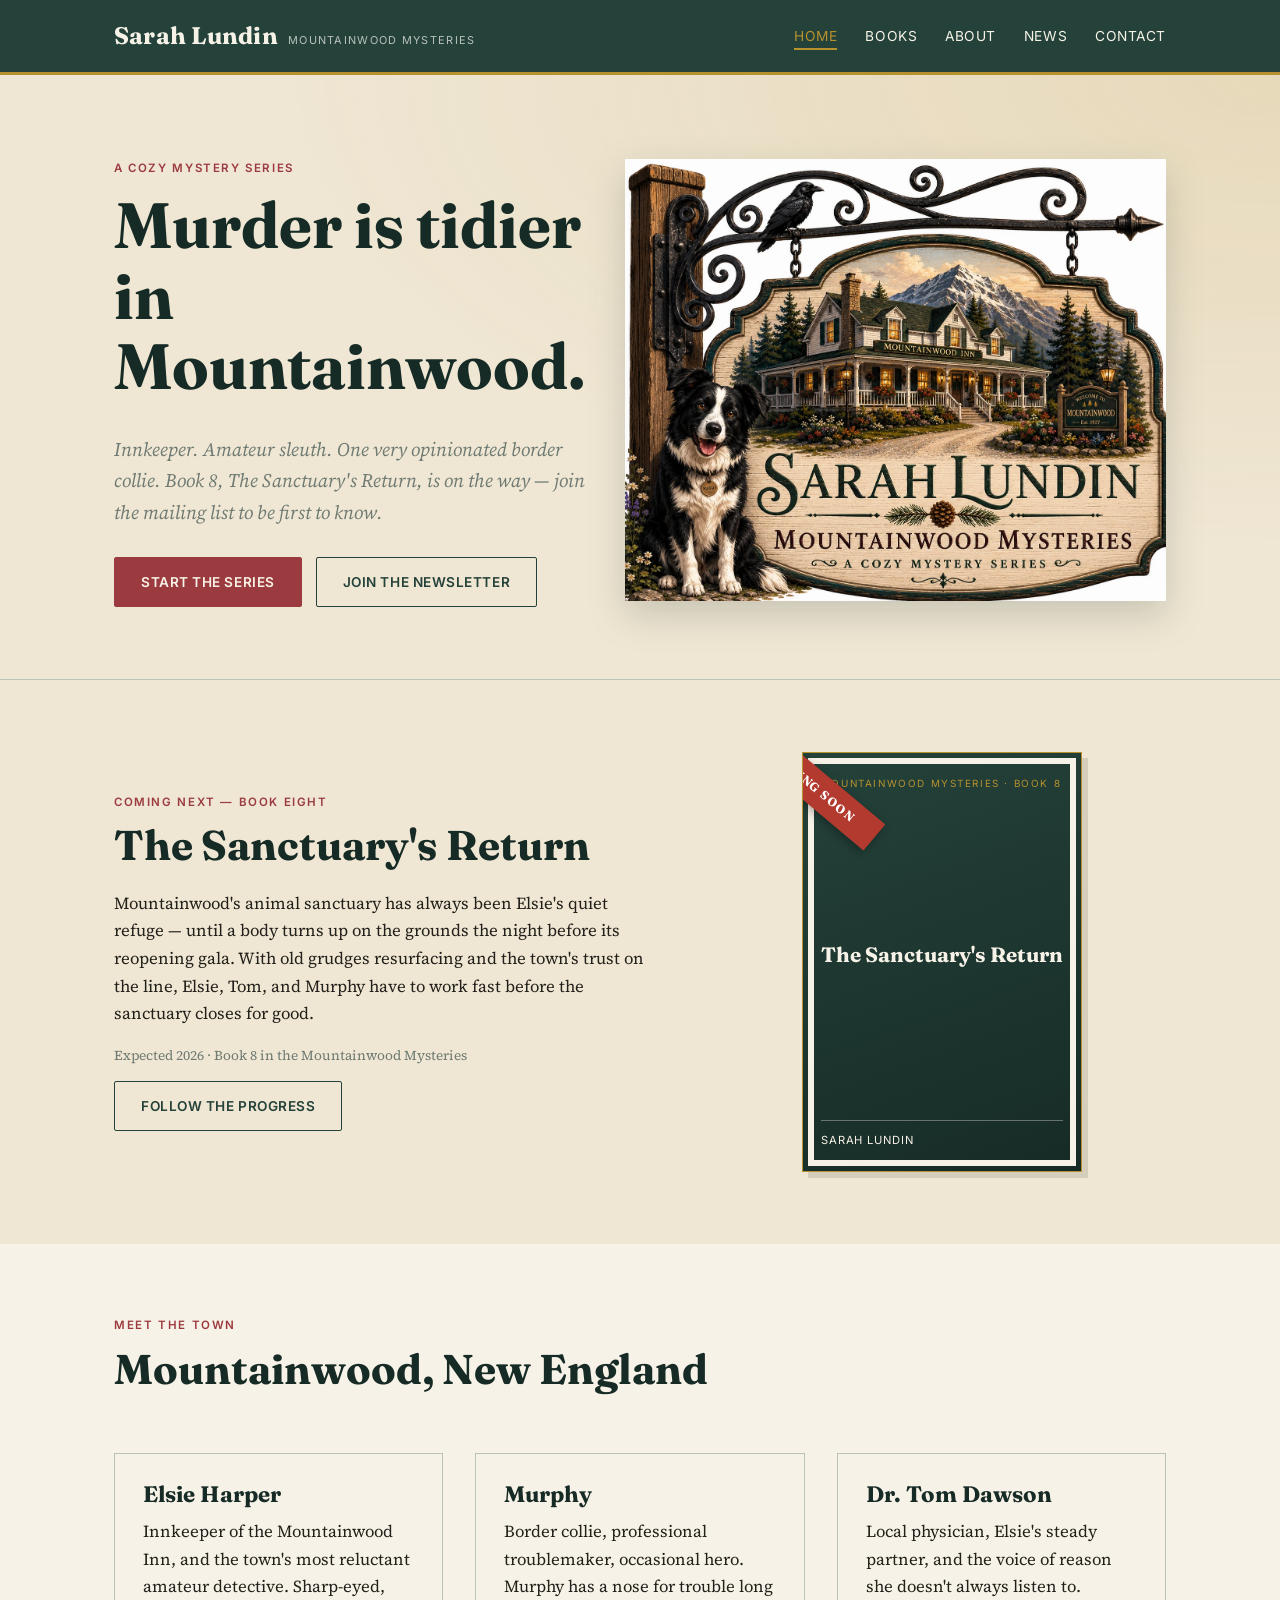
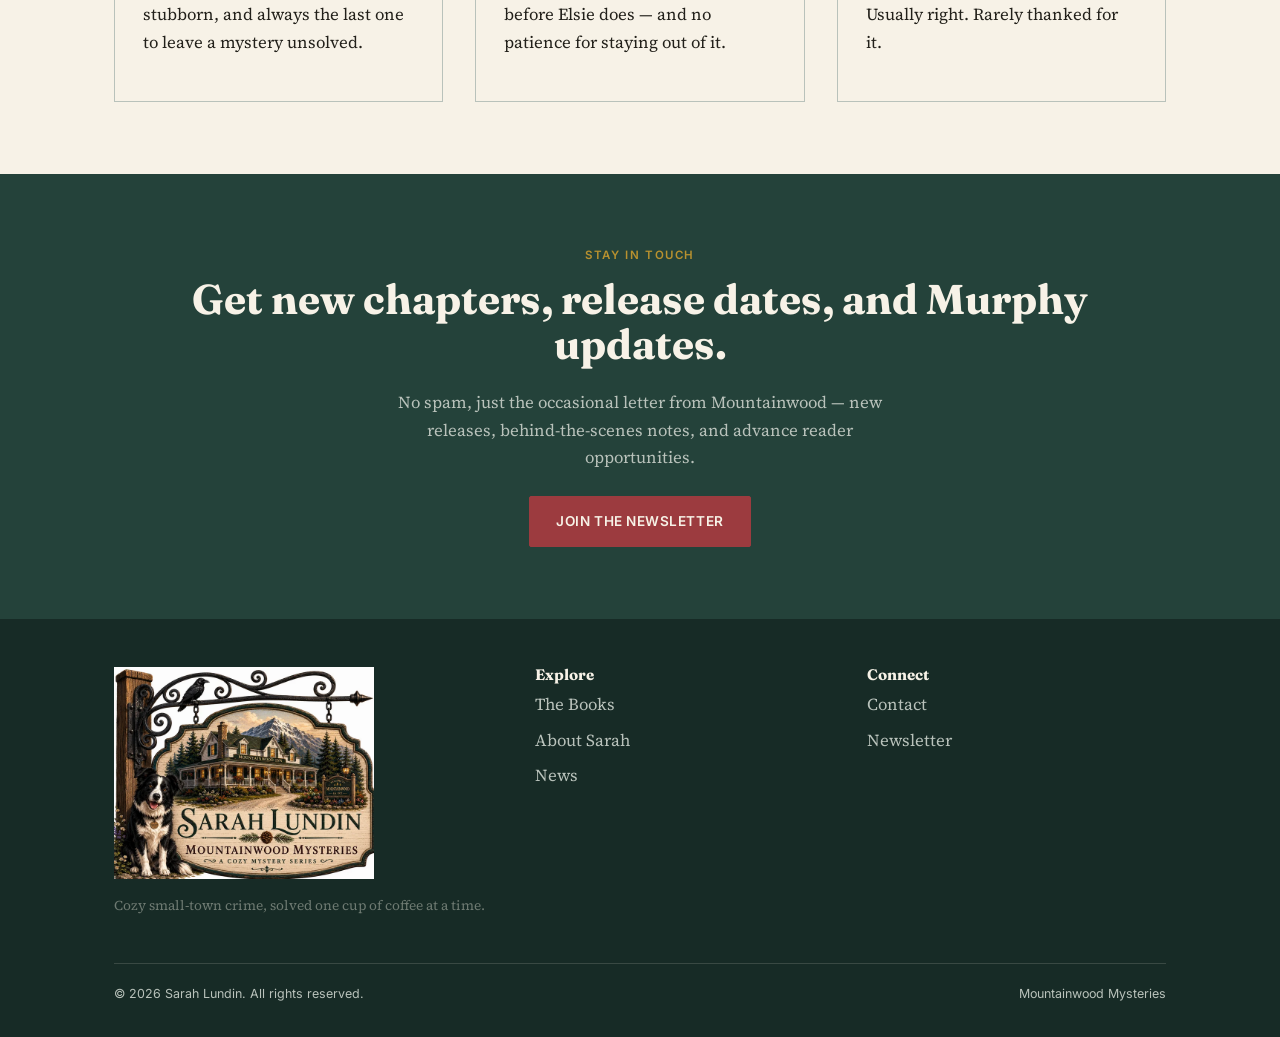
==== commit 815d5daa: "Update footer with logo and new description Replaced author information with a logo and updated desc" ====
--- a/index.html
+++ b/index.html
@@ -125,9 +125,19 @@
   <div class="container">
     <div class="footer-grid">
       <div>
-        <h4>Sarah Lundin</h4>
-        <p class="small">Author of the Mountainwood Mysteries — cozy small-town crime, solved one cup of coffee at a time.</p>
-      </div>
+  <a href="index.html" aria-label="Return to the Sarah Lundin homepage">
+    <img
+      class="footer-logo"
+      src="images/sarah-lundin-logo-small.webp"
+      alt="Sarah Lundin Mountainwood Mysteries"
+      loading="lazy"
+    >
+  </a>
+
+  <p class="small">
+    Cozy small-town crime, solved one cup of coffee at a time.
+  </p>
+</div>
       <div>
         <h4>Explore</h4>
         <ul>
--- a/styles.css
+++ b/styles.css
@@ -941,3 +941,57 @@
 .book-card::after {
   pointer-events: none;
 }
+/* =====================================================
+   SARAH LUNDIN LOGO
+   ===================================================== */
+
+.logo-hero {
+  display: grid;
+  grid-template-columns: minmax(300px, 0.85fr) minmax(420px, 1.15fr);
+  align-items: center;
+  gap: 48px;
+}
+
+.hero-logo {
+  display: flex;
+  justify-content: center;
+}
+
+.hero-logo img {
+  width: 100%;
+  max-width: 650px;
+  height: auto;
+  filter: drop-shadow(0 14px 18px rgba(23, 43, 38, 0.18));
+}
+
+/* Smaller logo for the footer */
+
+.footer-logo {
+  width: 100%;
+  max-width: 260px;
+  height: auto;
+  margin-bottom: 16px;
+}
+
+/* Mobile layout */
+
+@media (max-width: 850px) {
+  .logo-hero {
+    grid-template-columns: 1fr;
+    gap: 32px;
+  }
+
+  .hero-logo {
+    order: -1;
+  }
+
+  .hero-logo img {
+    max-width: 560px;
+  }
+}
+
+@media (max-width: 500px) {
+  .hero-logo img {
+    max-width: 100%;
+  }
+}
